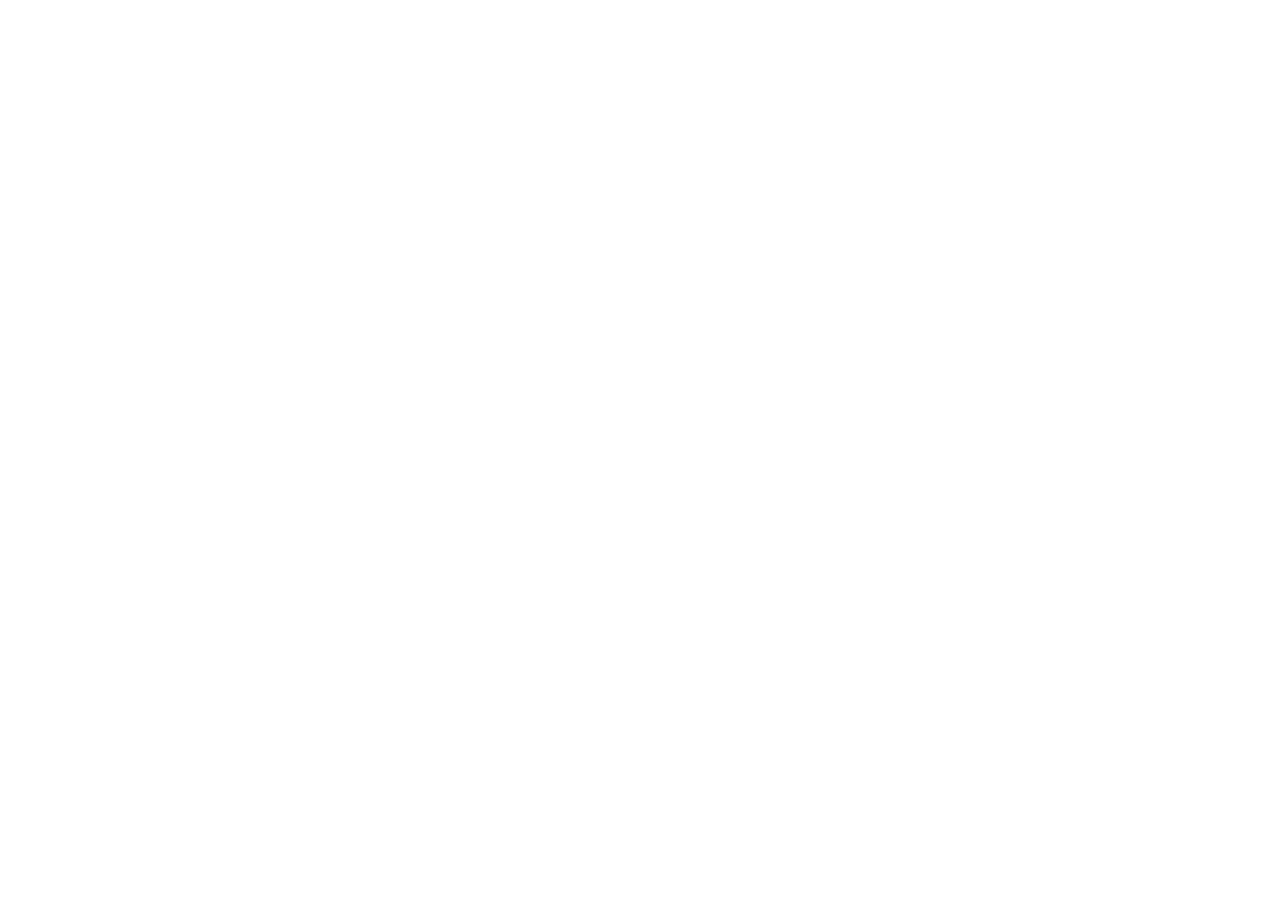
==== index.html @ 227d5ed8 "fix: redirect user site root to Quem Votar" ====
<!doctype html>
<html lang="pt-BR">
  <head>
    <meta charset="utf-8">
    <meta name="viewport" content="width=device-width, initial-scale=1">
    <title>Redirecionando para Quem Votar?</title>
    <link rel="canonical" href="https://joyceradis.github.io/Quem-Votar/">
    <meta name="robots" content="noindex,follow">
    <meta http-equiv="refresh" content="0; url=https://joyceradis.github.io/Quem-Votar/">
    <script>
      window.location.replace("https://joyceradis.github.io/Quem-Votar/");
    </script>
  </head>
  <body>
    <main>
      <p>
        Redirecionando para
        <a href="https://joyceradis.github.io/Quem-Votar/">Quem Votar?</a>
      </p>
    </main>
  </body>
</html>
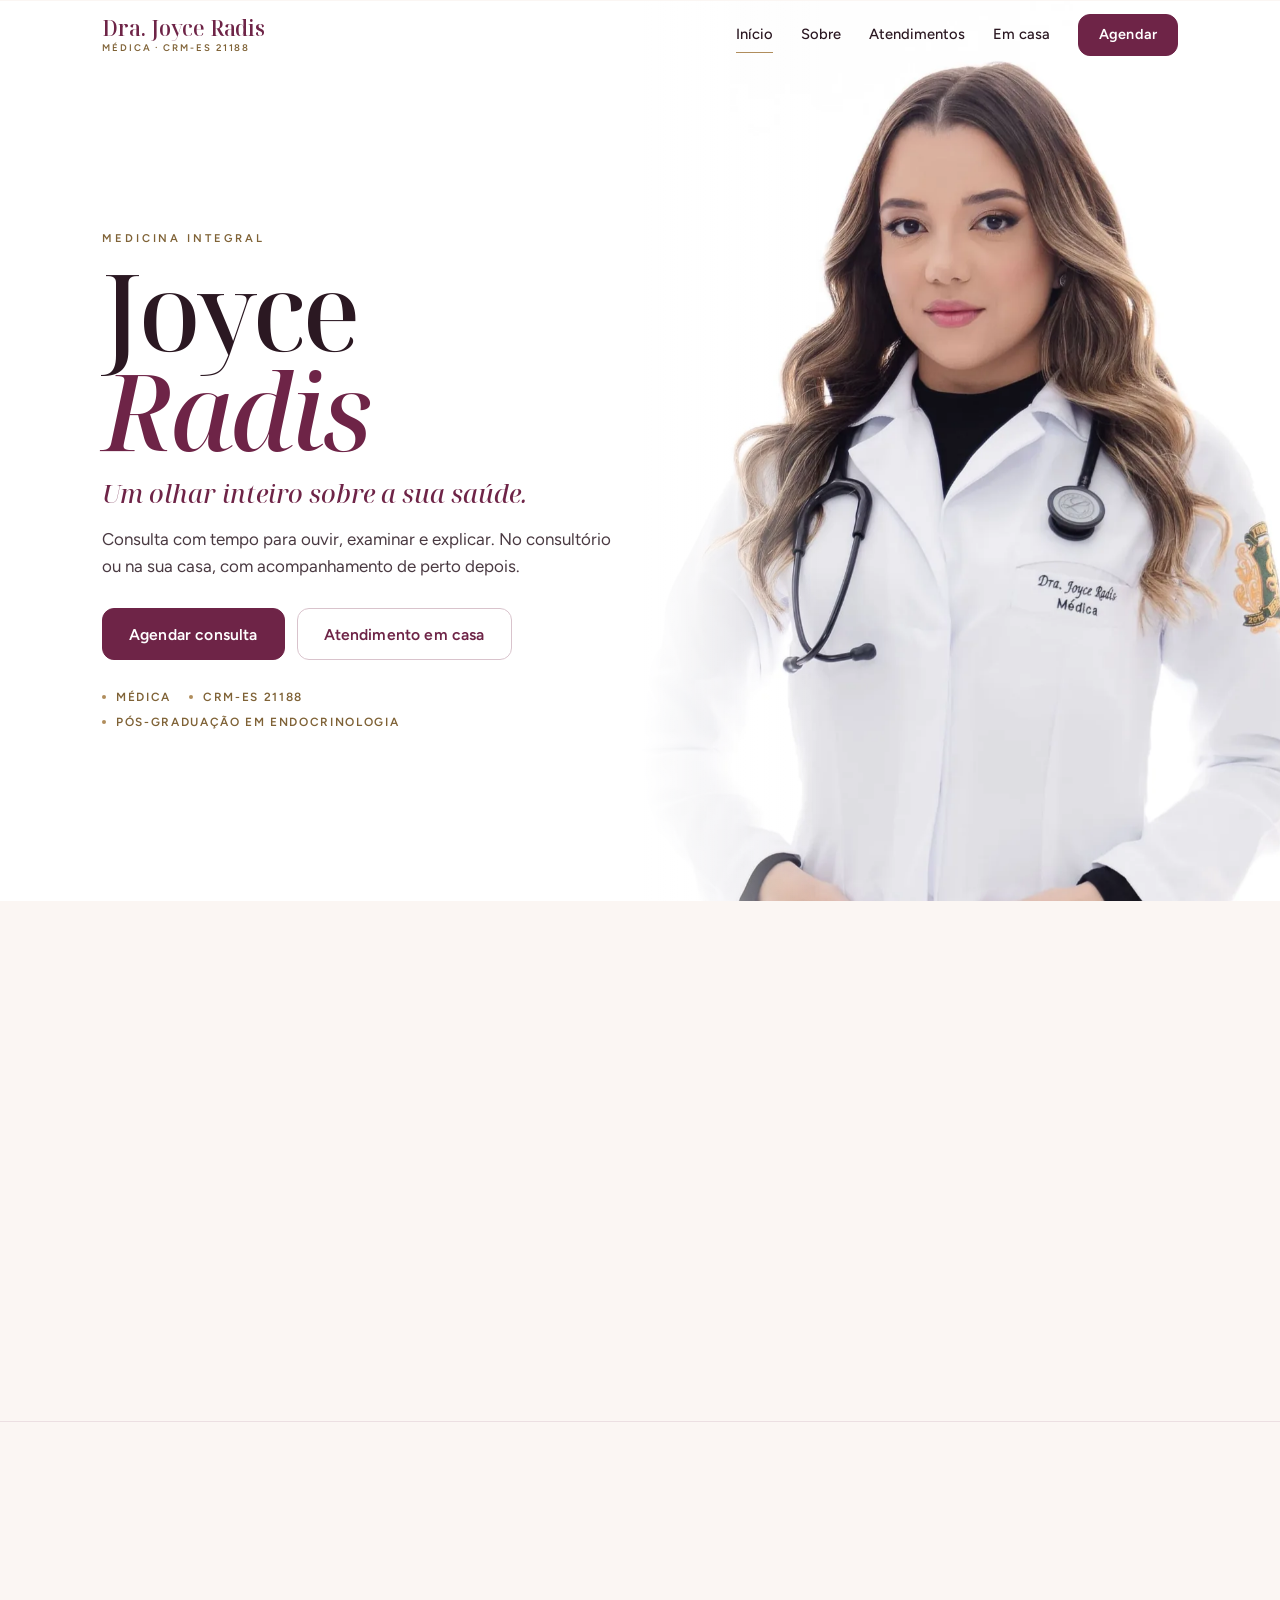
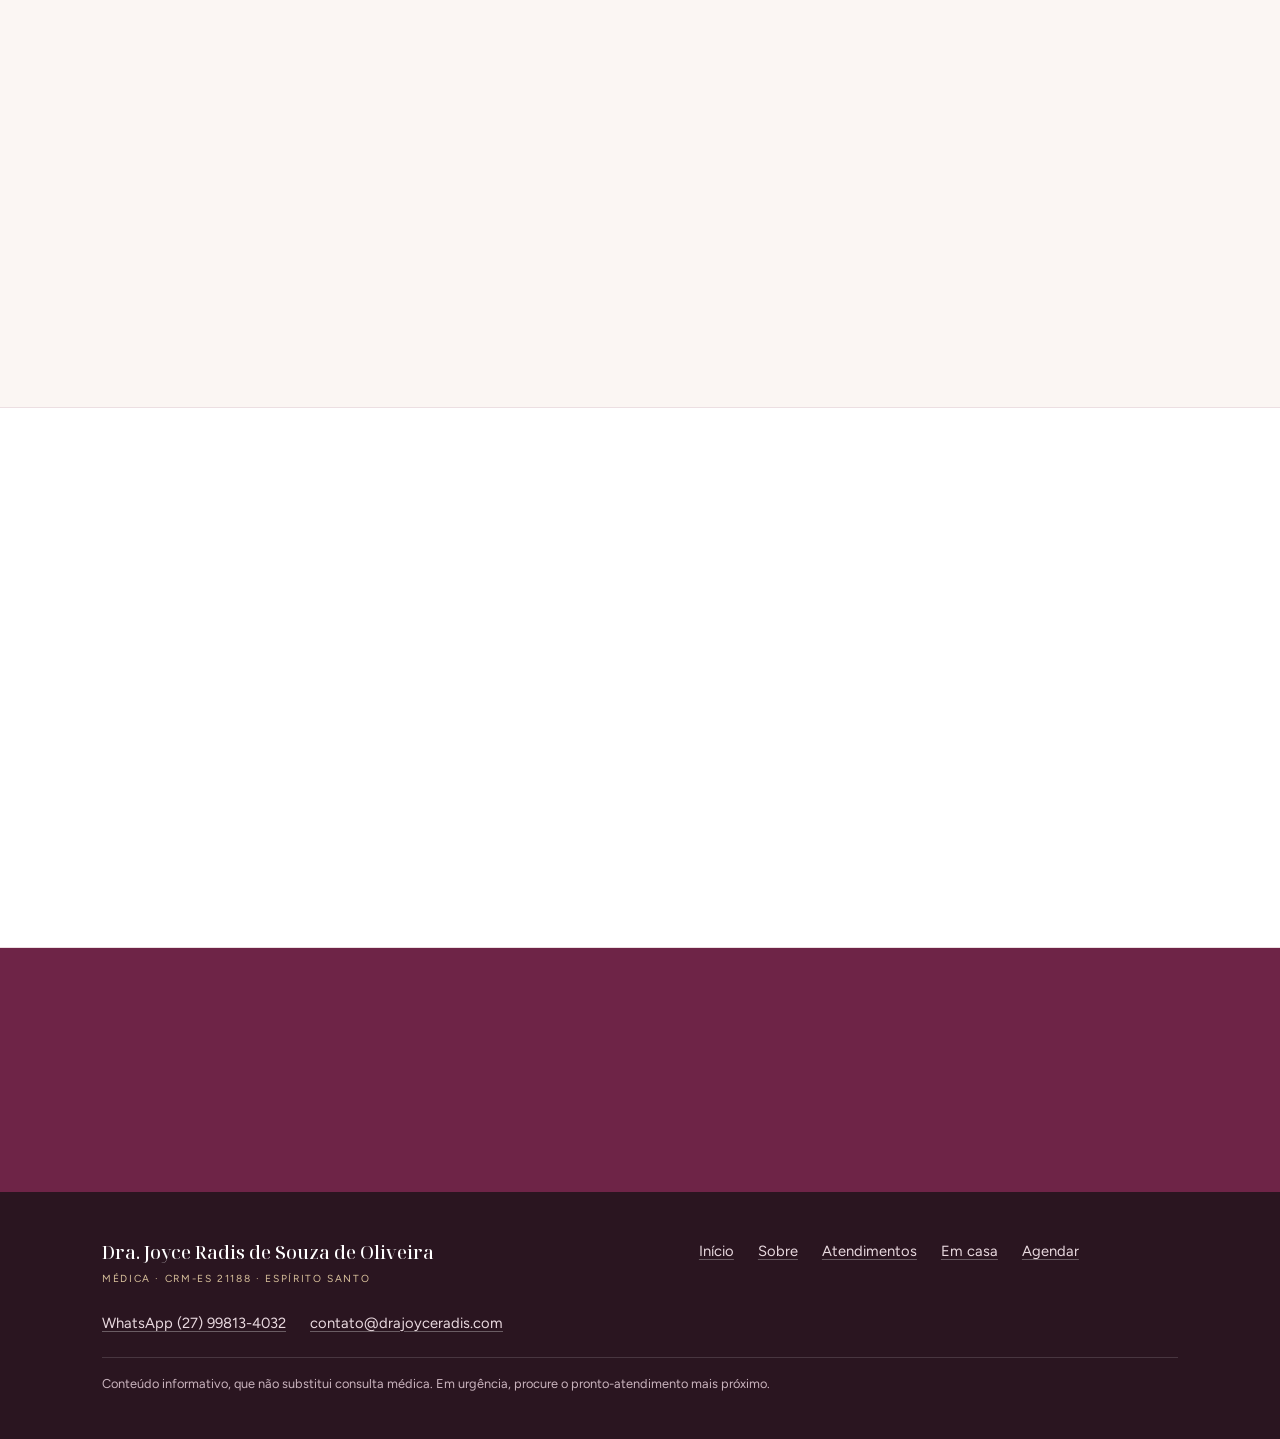
==== commit b9fd8bb4: "Site profissional: 5 páginas, foto em destaque e animações Início com foto grande em meia tela, mani" ====
--- a/index.html
+++ b/index.html
@@ -1,22 +1,80 @@
 <!doctype html>
 <html lang="pt-BR">
-  <head>
-    <meta charset="utf-8">
-    <meta name="viewport" content="width=device-width, initial-scale=1">
-    <title>Redirecionando para Quem Votar?</title>
-    <link rel="canonical" href="https://joyceradis.github.io/Quem-Votar/">
-    <meta name="robots" content="noindex,follow">
-    <meta http-equiv="refresh" content="0; url=https://joyceradis.github.io/Quem-Votar/">
-    <script>
-      window.location.replace("https://joyceradis.github.io/Quem-Votar/");
-    </script>
-  </head>
-  <body>
-    <main>
-      <p>
-        Redirecionando para
-        <a href="https://joyceradis.github.io/Quem-Votar/">Quem Votar?</a>
-      </p>
-    </main>
-  </body>
+<head>
+<meta charset="utf-8">
+<meta name="viewport" content="width=device-width,initial-scale=1,viewport-fit=cover">
+<meta name="theme-color" content="#fbf6f3">
+<meta http-equiv="Content-Security-Policy" content="default-src 'none'; script-src 'self'; style-src 'self'; font-src 'self'; connect-src 'self'; img-src 'self' data:; form-action 'none'; object-src 'none'; base-uri 'none'; frame-src 'none'">
+<title>Dra. Joyce Radis · Médica · Medicina integral</title>
+<meta name="description" content="Dra. Joyce Radis, médica (CRM-ES 21188). Consulta particular e atendimento em casa, com um olhar inteiro sobre a sua saúde.">
+<link rel="canonical" href="https://drajoyceradis.com/">
+<meta property="og:type" content="website">
+<meta property="og:locale" content="pt_BR">
+<meta property="og:title" content="Dra. Joyce Radis · Médica · Medicina integral">
+<meta property="og:description" content="Dra. Joyce Radis, médica (CRM-ES 21188). Consulta particular e atendimento em casa, com um olhar inteiro sobre a sua saúde.">
+<meta property="og:image" content="https://drajoyceradis.com/site/img/og-site.jpg">
+<link rel="icon" href="/site/favicon.svg" type="image/svg+xml">
+<link rel="preload" href="/outubro-rosa/fonts/noto-serif-display-normal.woff2" as="font" type="font/woff2" crossorigin>
+<link rel="stylesheet" href="/site/site.css?v=5">
+<script src="/site/legado.js?v=5"></script>
+<script defer src="/site/site.js?v=5"></script>
+<script defer src="/_vercel/insights/script.js"></script>
+</head>
+<body>
+<a class="campanha" id="campanha" href="/outubro-rosa/" hidden><span class="lacinho" aria-hidden="true"></span><span><b>Outubro Rosa</b> · Peça seus exames de mama e ginecológicos</span><span class="seta" aria-hidden="true">→</span></a>
+<header class="top" id="top">
+ <div class="wrap top-in">
+  <a class="marca" href="/" aria-label="Dra. Joyce Radis, início"><strong>Dra. Joyce Radis</strong><small>Médica · CRM-ES 21188</small></a>
+  <nav class="menu" id="menu" aria-label="Principal"><a href="/" aria-current="page">Início</a><a href="/sobre/">Sobre</a><a href="/atendimentos/">Atendimentos</a><a href="/domiciliar/">Em casa</a><a class="btn btn-sm" href="/agendar/">Agendar</a></nav>
+  <button class="burger" id="burger" type="button" aria-label="Abrir menu" aria-expanded="false" aria-controls="menu"><span></span><span></span></button>
+ </div>
+</header>
+<main>
+<section class="hero">
+ <div class="hero-foto" aria-hidden="true"><img src="/site/img/joyce-hero.webp" srcset="/site/img/joyce-hero-600.webp 600w, /site/img/joyce-hero.webp 1000w" sizes="(min-width: 900px) 50vw, 100vw" width="1000" height="1450" alt="" fetchpriority="high"></div>
+ <div class="hero-txt">
+  <p class="kicker anim" data-d="1">Medicina integral</p>
+  <h1 class="anim" data-d="2">Joyce <em>Radis</em></h1>
+  <p class="hero-frase anim" data-d="3">Um olhar inteiro sobre a sua saúde.</p>
+  <p class="lead anim" data-d="4">Consulta com tempo para ouvir, examinar e explicar. No consultório ou na sua casa, com acompanhamento de perto depois.</p>
+  <div class="ctas anim" data-d="5"><a class="btn" href="/agendar/">Agendar consulta</a><a class="btn btn-ghost" href="/domiciliar/">Atendimento em casa</a></div>
+  <p class="cred anim" data-d="6"><span>Médica</span><span>CRM-ES 21188</span><span>Pós-graduação em Endocrinologia</span></p>
+ </div>
+</section>
+
+<section class="manifesto"><div class="wrap">
+ <p class="reveal">Cada sintoma conta uma parte da história. <em>Eu cuido da história inteira:</em> rotina, exames, hormônios, coração e o que você sente.</p>
+</div></section>
+
+<section class="bloco"><div class="wrap">
+ <p class="kicker reveal">Atendimento</p>
+ <h2 class="reveal">Como posso cuidar de você</h2>
+ <div class="portas">
+  <a class="porta reveal" href="/atendimentos/"><span class="num">01</span><h3>Consulta clínica</h3><p>Avaliação completa, check-up e acompanhamento de pressão, diabetes, tireoide e colesterol.</p><span class="ir">Ver atendimentos</span></a>
+  <a class="porta reveal" href="/domiciliar/"><span class="num">02</span><h3>Atendimento em casa</h3><p>A consulta vai até você, com o mesmo cuidado do consultório e mais conforto para a família.</p><span class="ir">Como funciona</span></a>
+  <a class="porta reveal" href="/sobre/"><span class="num">03</span><h3>Quem vai te atender</h3><p>Formação, forma de trabalhar e o que esperar da primeira consulta.</p><span class="ir">Conhecer a Dra. Joyce</span></a>
+ </div>
+</div></section>
+
+<section class="bloco claro"><div class="wrap">
+ <p class="kicker reveal">Como funciona</p>
+ <h2 class="reveal">Do primeiro contato ao retorno</h2>
+ <ol class="passos">
+  <li class="reveal"><b>01</b><h3>Agende</h3><p>Escolha o melhor dia e horário pelo WhatsApp.</p></li>
+  <li class="reveal"><b>02</b><h3>Consulta</h3><p>No consultório ou em casa, com tempo para tudo.</p></li>
+  <li class="reveal"><b>03</b><h3>Plano claro</h3><p>Você sai sabendo o que fazer, quais exames e quando voltar.</p></li>
+  <li class="reveal"><b>04</b><h3>Acompanhamento</h3><p>Retorno e contato próximo para ajustar o cuidado.</p></li>
+ </ol>
+</div></section>
+<section class="fecho"><div class="wrap fecho-in reveal"><h2>Vamos cuidar da sua saúde por inteiro?</h2><a class="btn btn-claro" href="/agendar/">Agendar consulta</a></div></section>
+</main>
+<footer class="rodape">
+ <div class="wrap rodape-in">
+  <div class="rodape-marca"><strong>Dra. Joyce Radis de Souza de Oliveira</strong><small>Médica · CRM-ES 21188 · Espírito Santo</small></div>
+  <nav aria-label="Rodapé"><a href="/" aria-current="page">Início</a><a href="/sobre/">Sobre</a><a href="/atendimentos/">Atendimentos</a><a href="/domiciliar/">Em casa</a><a href="/agendar/">Agendar</a></nav>
+  <div class="rodape-contato"><a href="https://wa.me/5527998134032?text=Ol%C3%A1%2C%20Dra.%20Joyce!%20Gostaria%20de%20agendar%20uma%20consulta.">WhatsApp (27) 99813-4032</a><a href="mailto:contato@drajoyceradis.com">contato@drajoyceradis.com</a></div>
+  <p class="nota">Conteúdo informativo, que não substitui consulta médica. Em urgência, procure o pronto-atendimento mais próximo.</p>
+ </div>
+</footer>
+</body>
 </html>
--- a/site/site.css
+++ b/site/site.css
@@ -0,0 +1,194 @@
+/* Site da Dra. Joyce Radis · Noto Serif Display + Figtree · marfim, vinho e champanhe */
+@font-face{font-family:"Noto Serif Display";font-style:normal;font-weight:100 900;font-display:swap;src:url(/outubro-rosa/fonts/noto-serif-display-normal.woff2) format("woff2")}
+@font-face{font-family:"Noto Serif Display";font-style:italic;font-weight:100 900;font-display:swap;src:url(/outubro-rosa/fonts/noto-serif-display-italic.woff2) format("woff2")}
+@font-face{font-family:"Figtree";font-style:normal;font-weight:300 700;font-display:swap;src:url(/outubro-rosa/fonts/figtree-normal.woff2) format("woff2")}
+@view-transition{navigation:auto}
+
+:root{
+  --bg:#fbf6f3; --paper:#fff; --ink:#2b1822; --text:#4a3a42; --muted:#7a6870;
+  --line:#ecdfe2; --wine:#6e2447; --wine-deep:#561a37; --gold:#b08d5c; --gold-ink:#7f6236;
+  --rose:#b03e70; --rose-soft:#fbe9f0;
+  --serif:"Noto Serif Display",Georgia,"Times New Roman",serif;
+  --sans:"Figtree",system-ui,-apple-system,"Segoe UI",Roboto,sans-serif;
+  --ease:cubic-bezier(.22,.8,.24,1);
+}
+*,*::before,*::after{box-sizing:border-box}
+html{background:var(--bg);-webkit-text-size-adjust:100%;scroll-behavior:smooth}
+body{margin:0;color:var(--text);font:400 1rem/1.6 var(--sans);-webkit-font-smoothing:antialiased;text-rendering:optimizeLegibility;overflow-x:clip}
+h1,h2,h3,p,ol,ul,figure{margin:0}
+ol,ul{padding:0;list-style:none}
+img{display:block;max-width:100%;height:auto}
+a{color:inherit}
+em{font-style:italic;color:var(--wine)}
+[hidden]{display:none!important}
+:focus-visible{outline:2px solid var(--wine);outline-offset:3px;border-radius:6px}
+.wrap{max-width:1120px;margin:0 auto;padding:0 22px}
+.kicker{font-size:.7rem;font-weight:600;letter-spacing:.26em;text-transform:uppercase;color:var(--gold-ink)}
+
+/* Entrada e revelação */
+.anim{animation:sobe .9s var(--ease) both;animation-delay:calc(var(--d,0) * 90ms + 120ms)}
+[data-d="1"]{--d:1}[data-d="2"]{--d:2}[data-d="3"]{--d:3}[data-d="4"]{--d:4}[data-d="5"]{--d:5}[data-d="6"]{--d:6}
+@keyframes sobe{from{opacity:0;transform:translateY(18px)}to{opacity:1;transform:none}}
+.reveal{opacity:0;transform:translateY(26px);transition:opacity .9s var(--ease),transform .9s var(--ease);transition-delay:calc(var(--i,0) * 90ms)}
+.reveal.in{opacity:1;transform:none}
+
+/* Faixa da campanha */
+.campanha{position:relative;z-index:31;display:flex;align-items:center;justify-content:center;gap:10px;padding:9px 16px;background:var(--rose-soft);border-bottom:1px solid #f2d3df;font-size:.84rem;color:#5d2440;text-decoration:none;text-align:center;line-height:1.35}
+.campanha b{font-weight:600;color:var(--rose)}
+.campanha .seta{transition:transform .25s var(--ease)}
+.campanha:hover .seta{transform:translateX(4px)}
+.lacinho{flex:none;width:10px;height:16px;background:var(--rose);clip-path:polygon(50% 0,100% 30%,70% 100%,50% 70%,30% 100%,0 30%)}
+
+/* Cabeçalho */
+.top{position:sticky;top:0;z-index:30;transition:background .35s,box-shadow .35s,border-color .35s;border-bottom:1px solid transparent}
+.top.solido{background:rgba(251,246,243,.86);-webkit-backdrop-filter:saturate(180%) blur(20px);backdrop-filter:saturate(180%) blur(20px);border-bottom-color:rgba(110,36,71,.1)}
+.top-in{display:flex;align-items:center;justify-content:space-between;gap:16px;min-height:70px}
+.marca{position:relative;z-index:32;display:grid;line-height:1.15;text-decoration:none;color:var(--wine)}
+.marca strong{font:560 1.3rem/1.1 var(--serif);letter-spacing:-.01em}
+.marca small{margin-top:3px;font-size:.6rem;font-weight:600;letter-spacing:.2em;text-transform:uppercase;color:var(--gold-ink)}
+.menu{display:flex;align-items:center;gap:28px}
+.menu a:not(.btn){position:relative;font-size:.92rem;font-weight:500;text-decoration:none;color:var(--ink)}
+.menu a:not(.btn)::after{content:"";position:absolute;left:0;right:0;bottom:-6px;height:1px;background:var(--gold);transform:scaleX(0);transform-origin:left;transition:transform .35s var(--ease)}
+.menu a:not(.btn):hover::after,.menu a[aria-current]::after{transform:scaleX(1)}
+.burger{display:none}
+
+/* Botões */
+.btn{display:inline-flex;align-items:center;justify-content:center;min-height:52px;padding:0 26px;border:1px solid var(--wine);border-radius:12px;background:var(--wine);font-size:.98rem;font-weight:600;letter-spacing:.01em;color:#fff;text-decoration:none;transition:background .25s,transform .25s var(--ease),box-shadow .25s}
+.btn:hover{background:var(--wine-deep);transform:translateY(-1px);box-shadow:0 14px 26px -18px rgba(86,26,55,.8)}
+.btn:active{transform:scale(.985)}
+.btn-sm{min-height:42px;padding:0 20px;font-size:.9rem}
+.btn-ghost{background:transparent;color:var(--wine);border-color:#d9c3cc}
+.btn-ghost:hover{background:#f6ecef;box-shadow:none}
+.btn-claro{background:#fff;border-color:#fff;color:var(--wine)}
+.btn-claro:hover{background:#f6ecef}
+
+/* Abertura: foto grande */
+.hero{position:relative;display:grid;margin-top:-70px;background:#fff;overflow:hidden}
+.hero-foto{position:relative;height:min(118vw,620px);overflow:hidden;background:#fff}
+.hero-foto img{width:100%;height:112%;object-fit:cover;object-position:50% 8%;will-change:transform;animation:aproxima 1.8s var(--ease) both}
+@keyframes aproxima{from{transform:scale(1.08);opacity:0}to{transform:scale(1.02);opacity:1}}
+.hero-foto::after{content:"";position:absolute;inset:auto 0 0;height:55%;background:linear-gradient(180deg,rgba(255,255,255,0),#fff 92%)}
+.hero-txt{position:relative;padding:0 22px 56px;margin-top:-120px}
+.hero h1{margin-top:12px;font:520 clamp(3.2rem,15vw,6.6rem)/.95 var(--serif);letter-spacing:-.03em;color:var(--ink)}
+.hero h1 em{display:block}
+.hero-frase{margin-top:16px;font:italic 460 clamp(1.25rem,4.6vw,1.6rem)/1.3 var(--serif);color:var(--wine)}
+.lead{max-width:32rem;margin-top:16px;font-size:1.06rem;color:var(--text)}
+.ctas{display:flex;flex-wrap:wrap;gap:12px;margin-top:28px}
+.cred{display:flex;flex-wrap:wrap;gap:6px 18px;margin-top:28px;font-size:.74rem;font-weight:600;letter-spacing:.14em;text-transform:uppercase;color:var(--gold-ink)}
+.cred span::before{content:"";display:inline-block;width:4px;height:4px;margin:0 10px 2px 0;border-radius:50%;background:var(--gold);vertical-align:middle}
+
+/* Manifesto */
+.manifesto{padding:84px 0;background:var(--bg);border-bottom:1px solid var(--line)}
+.manifesto p{max-width:24ch;margin:0 auto;font:460 clamp(1.7rem,5.4vw,2.8rem)/1.25 var(--serif);letter-spacing:-.015em;color:var(--ink);text-align:center}
+
+/* Blocos */
+.bloco{padding:84px 0;border-bottom:1px solid var(--line)}
+.bloco.claro{background:#fff}
+.bloco h2{margin-top:12px;font:520 clamp(1.9rem,6vw,2.8rem)/1.1 var(--serif);letter-spacing:-.018em;color:var(--ink)}
+.portas,.servs,.opcoes{display:grid;gap:16px;margin-top:40px}
+.porta,.serv,.opcao{position:relative;display:grid;gap:8px;align-content:start;padding:30px 26px 28px;border:1px solid var(--line);border-radius:20px;background:#fff;text-decoration:none;overflow:hidden;transition:transform .45s var(--ease),box-shadow .45s var(--ease),border-color .3s}
+.porta::before,.opcao::before{content:"";position:absolute;left:26px;right:26px;top:0;height:2px;background:var(--gold);transform:scaleX(0);transform-origin:left;transition:transform .6s var(--ease)}
+.porta:hover,.opcao:hover{transform:translateY(-4px);box-shadow:0 30px 60px -40px rgba(74,32,55,.45);border-color:#e3cfd6}
+.porta:hover::before,.opcao:hover::before{transform:scaleX(1)}
+.num{font:italic 500 1rem/1 var(--serif);color:var(--gold)}
+.porta h3,.serv h3,.opcao h3{margin-top:8px;font:560 1.4rem/1.2 var(--serif);color:var(--ink)}
+.porta p,.serv p,.opcao p{color:var(--muted)}
+.ir{margin-top:12px;font-size:.88rem;font-weight:600;color:var(--wine)}
+.ir::after{content:" →";display:inline-block;transition:transform .3s var(--ease)}
+.porta:hover .ir::after,.opcao:hover .ir::after{transform:translateX(4px)}
+.serv ul{display:grid;gap:6px;margin-top:10px;padding-top:14px;border-top:1px solid var(--line)}
+.serv li{position:relative;padding-left:18px;font-size:.94rem}
+.serv li::before{content:"";position:absolute;left:0;top:.7em;width:8px;height:1px;background:var(--gold)}
+
+.passos{display:grid;gap:14px;margin-top:40px;counter-reset:p}
+.passos li{padding:26px 24px;border:1px solid var(--line);border-radius:18px;background:var(--bg)}
+.bloco:not(.claro) .passos li{background:#fff}
+.passos b{font:italic 500 1rem/1 var(--serif);color:var(--gold)}
+.passos h3{margin-top:12px;font:560 1.3rem/1.2 var(--serif);color:var(--ink)}
+.passos p{margin-top:6px;color:var(--muted)}
+
+/* Páginas internas */
+.sub-hero{padding:56px 0 64px;background:#fff;border-bottom:1px solid var(--line)}
+.sub-hero h1{margin-top:14px;max-width:16ch;font:520 clamp(2.5rem,10vw,4.6rem)/1.02 var(--serif);letter-spacing:-.025em;color:var(--ink)}
+.sub-in{display:grid;gap:36px}
+.sub-foto{overflow:hidden;border-radius:24px;background:#fff;box-shadow:0 40px 80px -60px rgba(74,32,55,.55)}
+.sub-hero.vinho{background:var(--wine);color:#f6e7ee;border-bottom:0}
+.sub-hero.vinho h1{color:#fff}
+.sub-hero.vinho em{color:#f1d3df}
+.sub-hero.vinho .kicker{color:#e3c595}
+.sub-hero.vinho .lead{color:#f1dfe7}
+.duas{display:grid;gap:24px}
+.texto{display:grid;gap:16px;max-width:40rem;font-size:1.05rem}
+.linha{position:relative;display:grid;gap:28px;margin-top:40px;padding-left:28px}
+.linha::before{content:"";position:absolute;left:5px;top:6px;bottom:6px;width:1px;background:var(--line)}
+.linha li{position:relative}
+.linha li::before{content:"";position:absolute;left:-28px;top:7px;width:11px;height:11px;border-radius:50%;background:#fff;border:2px solid var(--gold)}
+.linha b{font:560 1.25rem/1.2 var(--serif);color:var(--ink)}
+.linha p{margin-top:4px;color:var(--muted)}
+.valores{display:grid;gap:28px;margin-top:36px}
+.valores h3{font:560 1.4rem/1.2 var(--serif);color:var(--ink)}
+.valores p{margin-top:6px;color:var(--muted)}
+.checks{display:grid;gap:14px;font-size:1.05rem}
+.checks li{position:relative;padding:0 0 14px 34px;border-bottom:1px solid var(--line)}
+.checks li::before{content:"";position:absolute;left:0;top:4px;width:20px;height:20px;border-radius:50%;background:var(--rose-soft) center/12px no-repeat url("data:image/svg+xml,%3Csvg xmlns='http://www.w3.org/2000/svg' viewBox='0 0 16 16'%3E%3Cpath d='M3 8.5l3.2 3.2L13 4.8' fill='none' stroke='%236e2447' stroke-width='2.2' stroke-linecap='round' stroke-linejoin='round'/%3E%3C/svg%3E")}
+.faq{margin-top:56px;max-width:44rem}
+.faq details{border-bottom:1px solid var(--line)}
+.faq details:first-of-type{margin-top:16px;border-top:1px solid var(--line)}
+.faq summary{display:flex;justify-content:space-between;gap:16px;padding:20px 0;font:560 1.15rem/1.3 var(--serif);color:var(--ink);cursor:pointer;list-style:none}
+.faq summary::-webkit-details-marker{display:none}
+.faq summary::after{content:"+";font:300 1.6rem/1 var(--sans);color:var(--gold);transition:transform .35s var(--ease)}
+.faq details[open] summary::after{transform:rotate(45deg)}
+.faq details p{padding:0 0 20px;color:var(--muted);animation:sobe .45s var(--ease) both}
+
+/* Fechamento e rodapé */
+.fecho{background:var(--wine);color:#fff}
+.fecho-in{display:grid;gap:24px;justify-items:start;padding-top:72px;padding-bottom:72px}
+.fecho h2{max-width:22ch;font:520 clamp(1.9rem,6vw,2.8rem)/1.12 var(--serif);letter-spacing:-.018em}
+.rodape{background:#2a1520;color:#e9d9df}
+.rodape-in{display:grid;gap:22px;padding-top:48px;padding-bottom:calc(44px + env(safe-area-inset-bottom))}
+.rodape-marca strong{display:block;font:500 1.15rem/1.3 var(--serif);color:#fff}
+.rodape-marca small{font-size:.64rem;letter-spacing:.16em;text-transform:uppercase;color:#d8c09b}
+.rodape nav,.rodape-contato{display:flex;flex-wrap:wrap;gap:8px 24px}
+.rodape a{font-size:.92rem;text-underline-offset:3px;text-decoration-color:rgba(255,255,255,.3)}
+.nota{padding-top:16px;border-top:1px solid rgba(255,255,255,.14);font-size:.8rem;color:#c9b3bd}
+
+/* Celular: menu em tela cheia */
+@media (max-width:899px){
+  .burger{position:relative;z-index:32;display:grid;place-items:center;align-content:center;gap:6px;width:44px;height:44px;padding:0;border:0;background:none;cursor:pointer}
+  .burger span{display:block;width:24px;height:1.5px;background:var(--ink);transition:transform .4s var(--ease)}
+  .menu-aberto .burger span:first-child{transform:translateY(3.75px) rotate(45deg)}
+  .menu-aberto .burger span:last-child{transform:translateY(-3.75px) rotate(-45deg)}
+  .menu{position:fixed;inset:0;z-index:31;flex-direction:column;justify-content:center;gap:22px;padding:24px;background:var(--bg);opacity:0;visibility:hidden;transition:opacity .4s var(--ease),visibility .4s}
+  .menu a:not(.btn){font:520 2rem/1.1 var(--serif);opacity:0;transform:translateY(14px);transition:opacity .5s var(--ease),transform .5s var(--ease)}
+  .menu .btn{margin-top:12px;min-height:52px;padding:0 32px;font-size:1rem}
+  .menu-aberto{overflow:hidden}
+  .menu-aberto .menu{opacity:1;visibility:visible}
+  .menu-aberto .menu a:not(.btn){opacity:1;transform:none}
+  .menu-aberto .menu a:nth-child(2){transition-delay:.06s}.menu-aberto .menu a:nth-child(3){transition-delay:.12s}.menu-aberto .menu a:nth-child(4){transition-delay:.18s}
+}
+
+/* Telas grandes: foto ocupa metade da tela */
+@media (min-width:900px){
+  .hero{grid-template-columns:1fr 1fr;min-height:min(100vh,900px)}
+  .hero-foto{order:2;height:auto}
+  .hero-foto img{position:absolute;inset:0;height:100%;object-position:50% 10%}
+  .hero-foto::after{inset:0 auto 0 0;width:28%;height:auto;background:linear-gradient(90deg,#fff,rgba(255,255,255,0))}
+  .hero-txt{align-self:center;margin:0;padding:140px 24px 80px max(22px,calc((100vw - 1120px)/2 + 22px))}
+  .manifesto{padding:120px 0}
+  .bloco{padding:110px 0}
+  .portas,.opcoes{grid-template-columns:repeat(3,1fr)}
+  .opcoes{grid-template-columns:repeat(2,1fr)}
+  .servs{grid-template-columns:repeat(2,1fr)}
+  .passos{grid-template-columns:repeat(4,1fr)}
+  .duas{grid-template-columns:1fr 1.4fr;gap:56px}
+  .valores{grid-template-columns:repeat(3,1fr)}
+  .sub-in{grid-template-columns:1.2fr .8fr;align-items:center;gap:64px}
+  .sub-hero{padding:88px 0 96px}
+  .fecho-in{grid-template-columns:1fr auto;align-items:center}
+  .rodape-in{grid-template-columns:1.2fr 1fr;align-items:start}
+  .nota{grid-column:1/-1}
+}
+@media (prefers-reduced-motion:reduce){
+  *,*::before,*::after{animation:none!important;transition:none!important;scroll-behavior:auto!important}
+  .reveal{opacity:1;transform:none}
+}
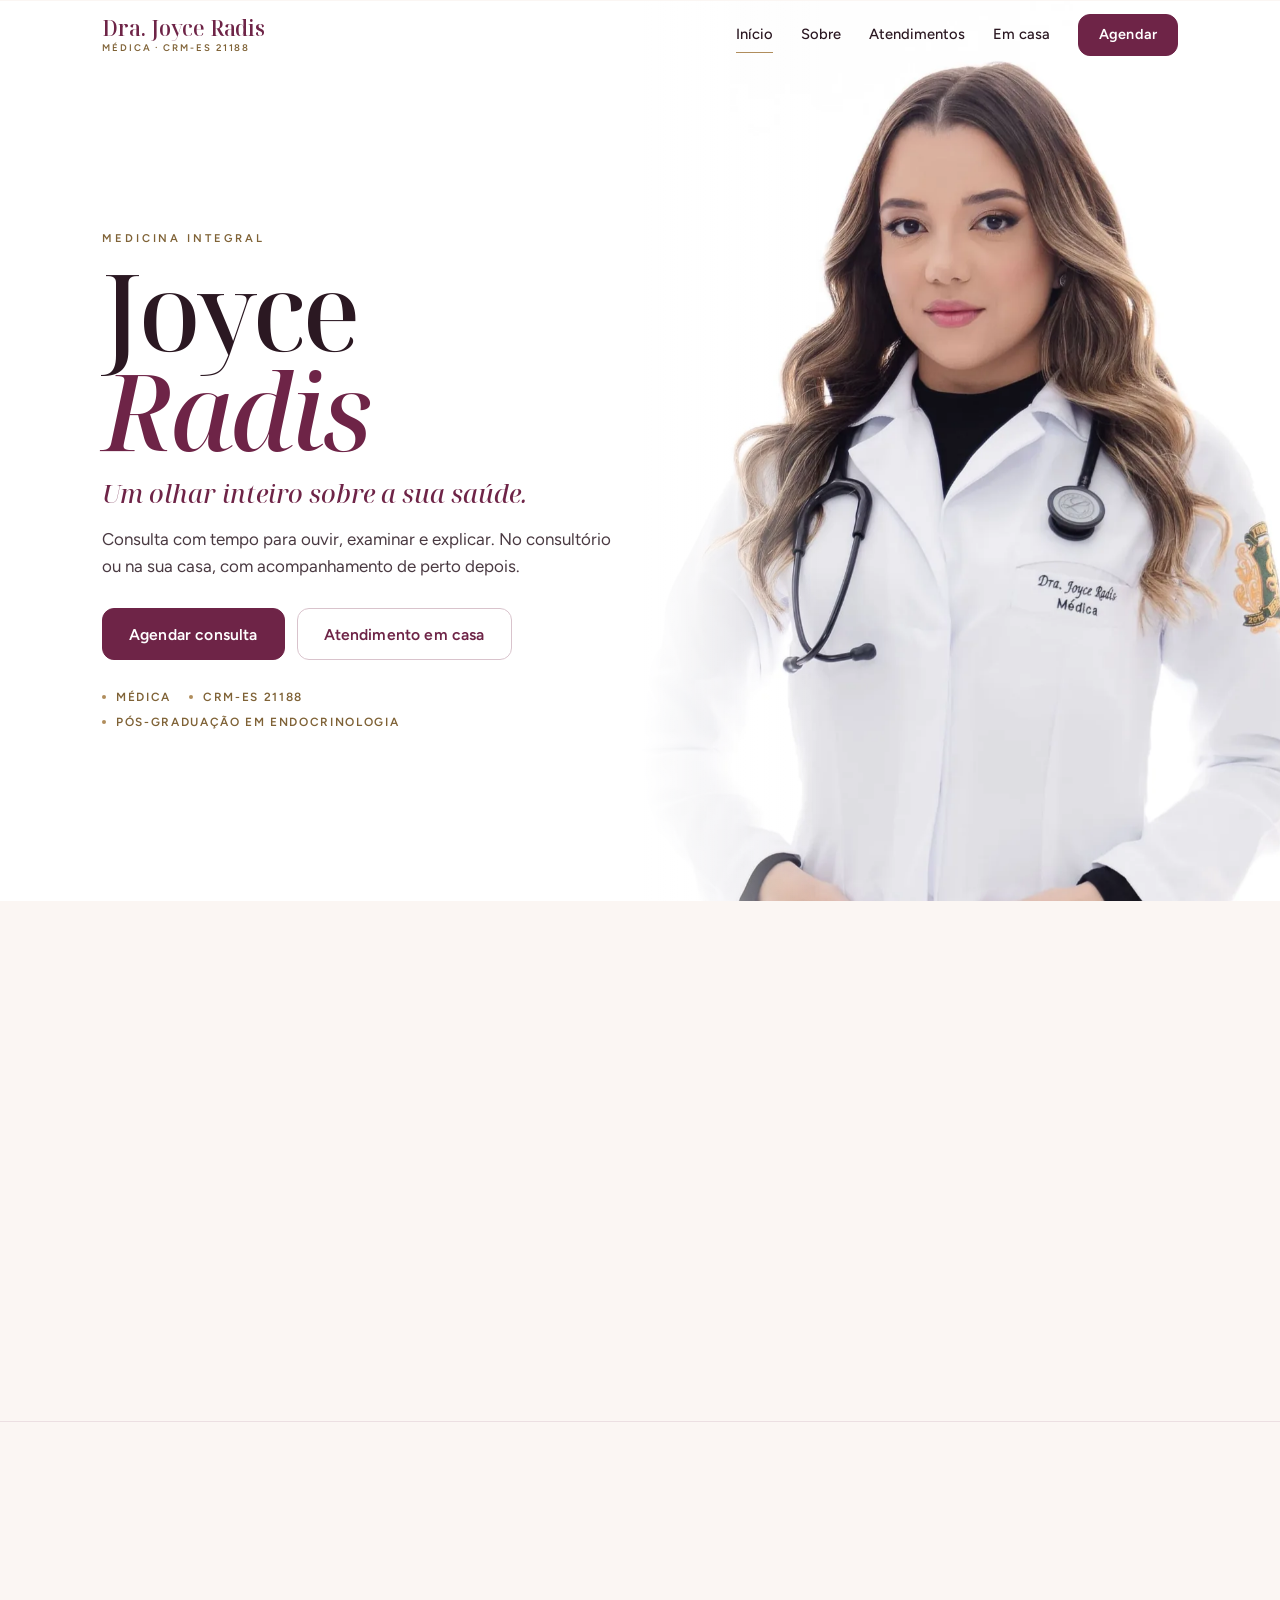
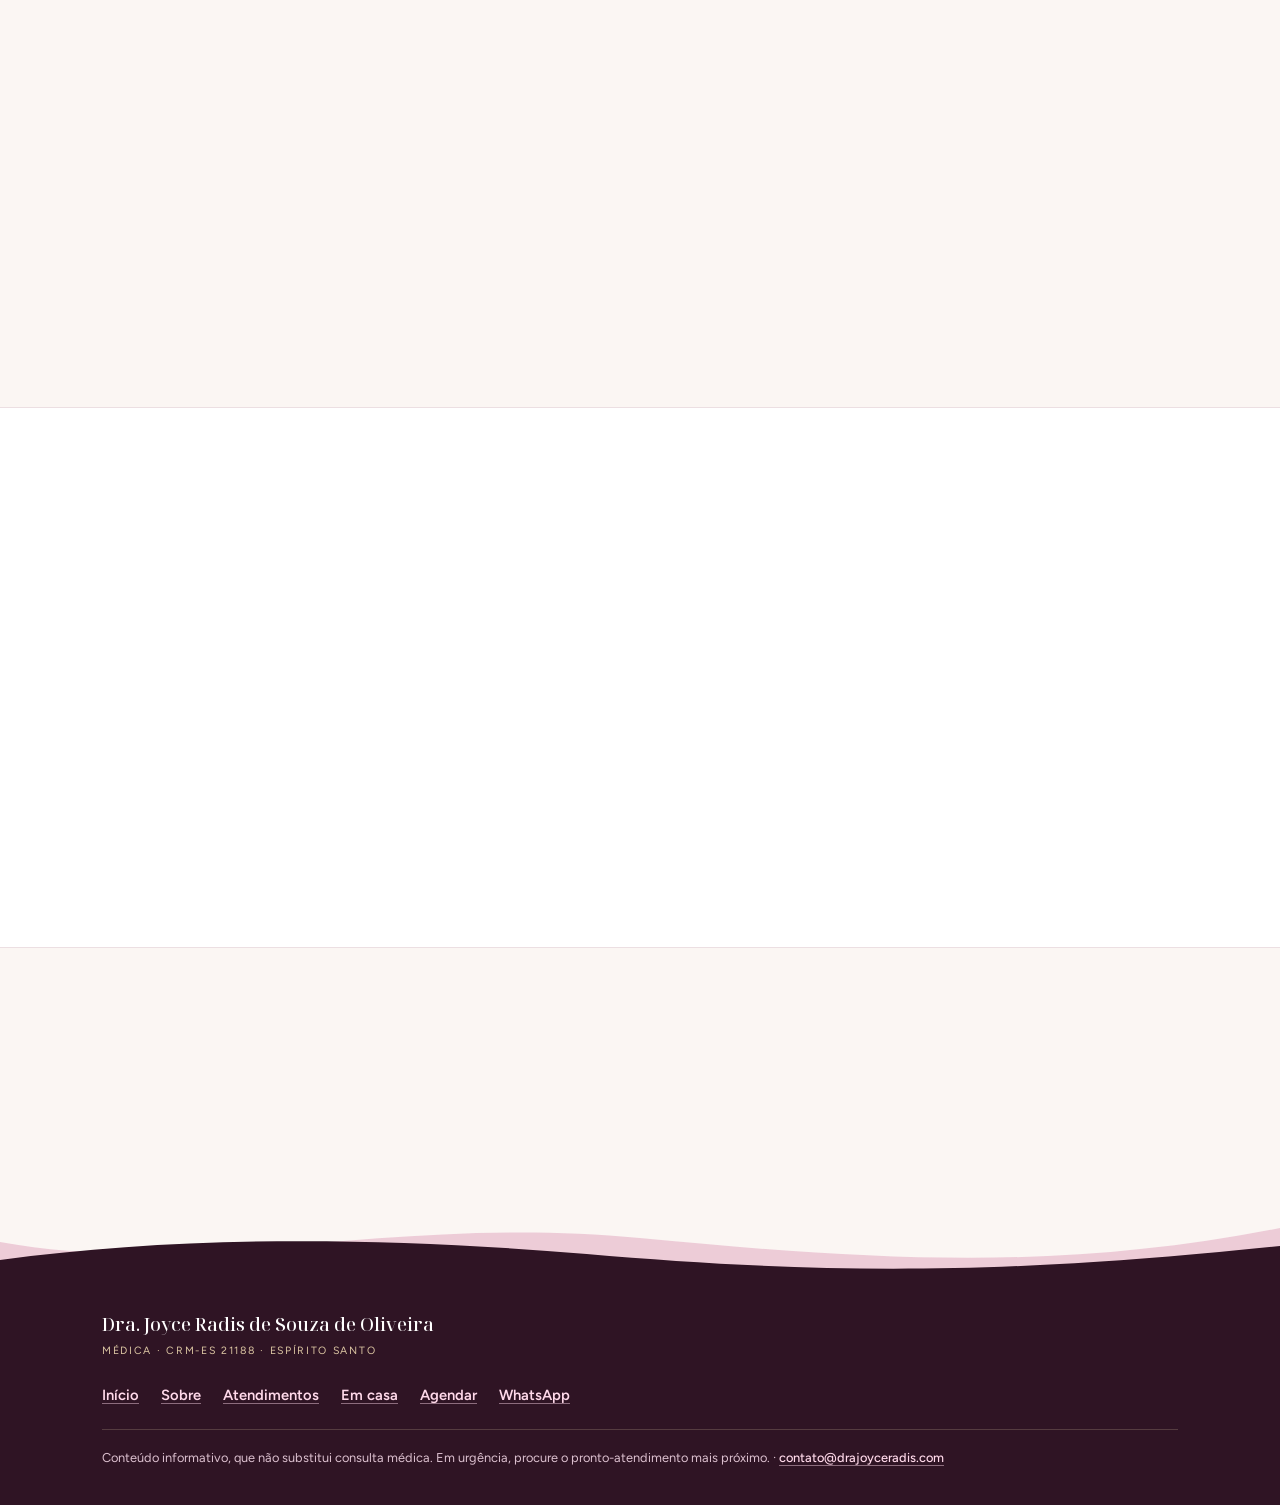
==== commit 913b0fa5: "Site: agenda no Calendly e rodapé com curvas do Outubro Rosa Consulta no consultório agenda direto e" ====
--- a/index.html
+++ b/index.html
@@ -15,9 +15,9 @@
 <meta property="og:image" content="https://drajoyceradis.com/site/img/og-site.jpg">
 <link rel="icon" href="/site/favicon.svg" type="image/svg+xml">
 <link rel="preload" href="/outubro-rosa/fonts/noto-serif-display-normal.woff2" as="font" type="font/woff2" crossorigin>
-<link rel="stylesheet" href="/site/site.css?v=5">
-<script src="/site/legado.js?v=5"></script>
-<script defer src="/site/site.js?v=5"></script>
+<link rel="stylesheet" href="/site/site.css?v=6">
+<script src="/site/legado.js?v=6"></script>
+<script defer src="/site/site.js?v=6"></script>
 <script defer src="/_vercel/insights/script.js"></script>
 </head>
 <body>
@@ -69,11 +69,10 @@
 <section class="fecho"><div class="wrap fecho-in reveal"><h2>Vamos cuidar da sua saúde por inteiro?</h2><a class="btn btn-claro" href="/agendar/">Agendar consulta</a></div></section>
 </main>
 <footer class="rodape">
- <div class="wrap rodape-in">
+ <div class="rodape-in">
   <div class="rodape-marca"><strong>Dra. Joyce Radis de Souza de Oliveira</strong><small>Médica · CRM-ES 21188 · Espírito Santo</small></div>
-  <nav aria-label="Rodapé"><a href="/" aria-current="page">Início</a><a href="/sobre/">Sobre</a><a href="/atendimentos/">Atendimentos</a><a href="/domiciliar/">Em casa</a><a href="/agendar/">Agendar</a></nav>
-  <div class="rodape-contato"><a href="https://wa.me/5527998134032?text=Ol%C3%A1%2C%20Dra.%20Joyce!%20Gostaria%20de%20agendar%20uma%20consulta.">WhatsApp (27) 99813-4032</a><a href="mailto:contato@drajoyceradis.com">contato@drajoyceradis.com</a></div>
-  <p class="nota">Conteúdo informativo, que não substitui consulta médica. Em urgência, procure o pronto-atendimento mais próximo.</p>
+  <nav class="rodape-links" aria-label="Rodapé"><a href="/" aria-current="page">Início</a><a href="/sobre/">Sobre</a><a href="/atendimentos/">Atendimentos</a><a href="/domiciliar/">Em casa</a><a href="/agendar/">Agendar</a><a href="https://wa.me/5527998134032?text=Ol%C3%A1%2C%20Dra.%20Joyce!%20Gostaria%20de%20agendar%20uma%20consulta.">WhatsApp</a></nav>
+  <p class="nota">Conteúdo informativo, que não substitui consulta médica. Em urgência, procure o pronto-atendimento mais próximo. · <a href="mailto:contato@drajoyceradis.com">contato@drajoyceradis.com</a></p>
  </div>
 </footer>
 </body>
--- a/site/site.css
+++ b/site/site.css
@@ -141,16 +141,24 @@
 .faq details p{padding:0 0 20px;color:var(--muted);animation:sobe .45s var(--ease) both}
 
 /* Fechamento e rodapé */
-.fecho{background:var(--wine);color:#fff}
-.fecho-in{display:grid;gap:24px;justify-items:start;padding-top:72px;padding-bottom:72px}
-.fecho h2{max-width:22ch;font:520 clamp(1.9rem,6vw,2.8rem)/1.12 var(--serif);letter-spacing:-.018em}
-.rodape{background:#2a1520;color:#e9d9df}
-.rodape-in{display:grid;gap:22px;padding-top:48px;padding-bottom:calc(44px + env(safe-area-inset-bottom))}
+.fecho{background:var(--bg)}
+.fecho-in{display:grid;gap:24px;justify-items:start;padding-top:80px;padding-bottom:150px}
+.fecho h2{max-width:22ch;font:520 clamp(1.9rem,6vw,2.8rem)/1.12 var(--serif);letter-spacing:-.018em;color:var(--ink)}
+.fecho .btn-claro{background:var(--wine);border-color:var(--wine);color:#fff}
+.fecho .btn-claro:hover{background:var(--wine-deep)}
+
+/* Rodapé com curvas, no mesmo modelo da ficha do Outubro Rosa */
+.rodape{position:relative;background:#2f1424;color:#f3e3eb}
+.rodape::before,.rodape::after{content:"";position:absolute;left:0;right:0;pointer-events:none;background-repeat:no-repeat;background-size:100% 100%}
+.rodape::before{top:-70px;height:72px;background-image:url("data:image/svg+xml,%3Csvg xmlns='http://www.w3.org/2000/svg' viewBox='0 0 1440 72' preserveAspectRatio='none'%3E%3Cpath d='M0 72V34C220 70 440 6 720 30S1200 62 1440 20V72Z' fill='%23e2a9c2' fill-opacity='.55'/%3E%3C/svg%3E")}
+.rodape::after{top:-44px;height:46px;background-image:url("data:image/svg+xml,%3Csvg xmlns='http://www.w3.org/2000/svg' viewBox='0 0 1440 46' preserveAspectRatio='none'%3E%3Cpath d='M0 46V26C200 2 420 2 660 20S1100 44 1440 12V46Z' fill='%232f1424'/%3E%3C/svg%3E")}
+.rodape-in{position:relative;z-index:1;display:grid;gap:22px;max-width:1120px;margin:0 auto;padding:34px 22px calc(36px + env(safe-area-inset-bottom))}
 .rodape-marca strong{display:block;font:500 1.15rem/1.3 var(--serif);color:#fff}
-.rodape-marca small{font-size:.64rem;letter-spacing:.16em;text-transform:uppercase;color:#d8c09b}
-.rodape nav,.rodape-contato{display:flex;flex-wrap:wrap;gap:8px 24px}
-.rodape a{font-size:.92rem;text-underline-offset:3px;text-decoration-color:rgba(255,255,255,.3)}
-.nota{padding-top:16px;border-top:1px solid rgba(255,255,255,.14);font-size:.8rem;color:#c9b3bd}
+.rodape-marca small{font-size:.66rem;letter-spacing:.16em;text-transform:uppercase;color:#dcc6a3}
+.rodape-links{display:flex;flex-wrap:wrap;gap:10px 22px}
+.rodape a{font-size:.92rem;font-weight:600;color:#ffd9ea;text-underline-offset:3px;text-decoration-color:rgba(255,217,234,.45)}
+.nota{padding-top:18px;border-top:1px solid rgba(220,198,163,.22);font-size:.8rem;line-height:1.6;color:#dcc0cf}
+.nota a{font-size:inherit;font-weight:500}
 
 /* Celular: menu em tela cheia */
 @media (max-width:899px){
@@ -185,8 +193,6 @@
   .sub-in{grid-template-columns:1.2fr .8fr;align-items:center;gap:64px}
   .sub-hero{padding:88px 0 96px}
   .fecho-in{grid-template-columns:1fr auto;align-items:center}
-  .rodape-in{grid-template-columns:1.2fr 1fr;align-items:start}
-  .nota{grid-column:1/-1}
 }
 @media (prefers-reduced-motion:reduce){
   *,*::before,*::after{animation:none!important;transition:none!important;scroll-behavior:auto!important}
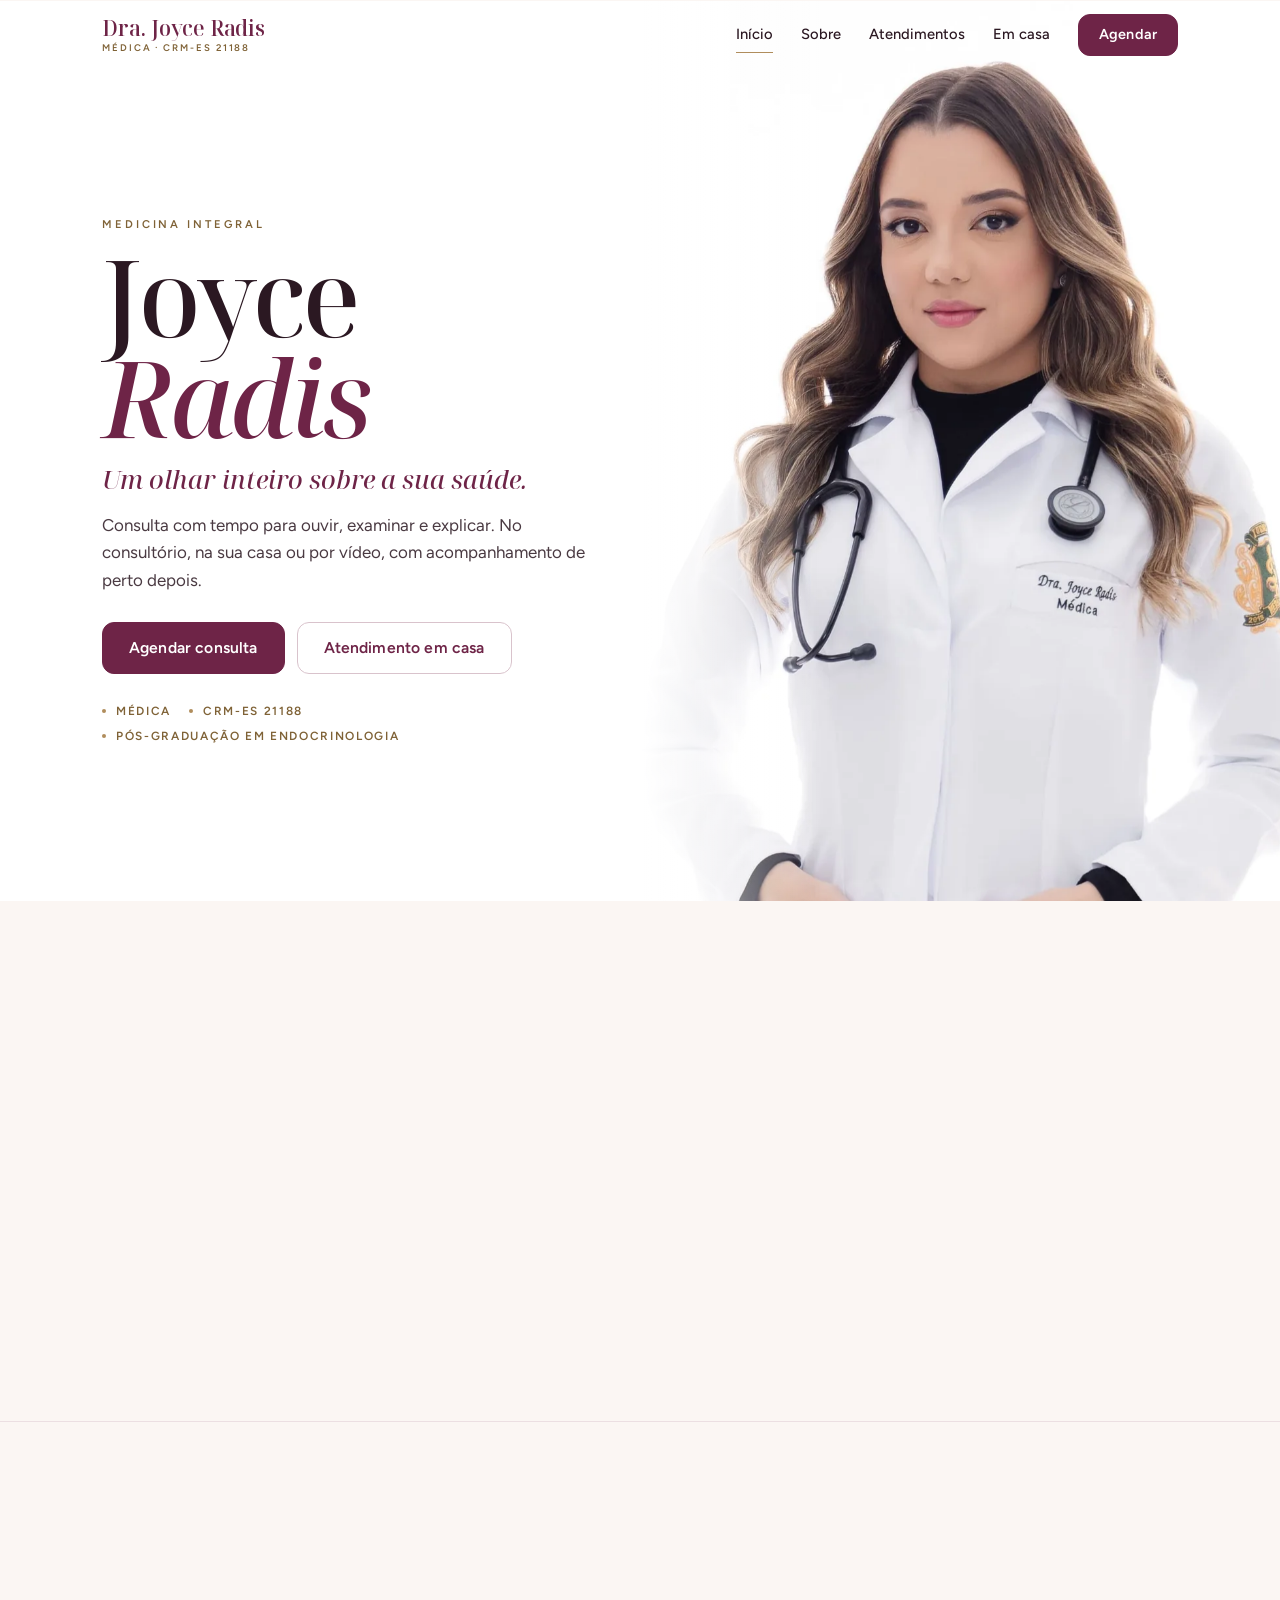
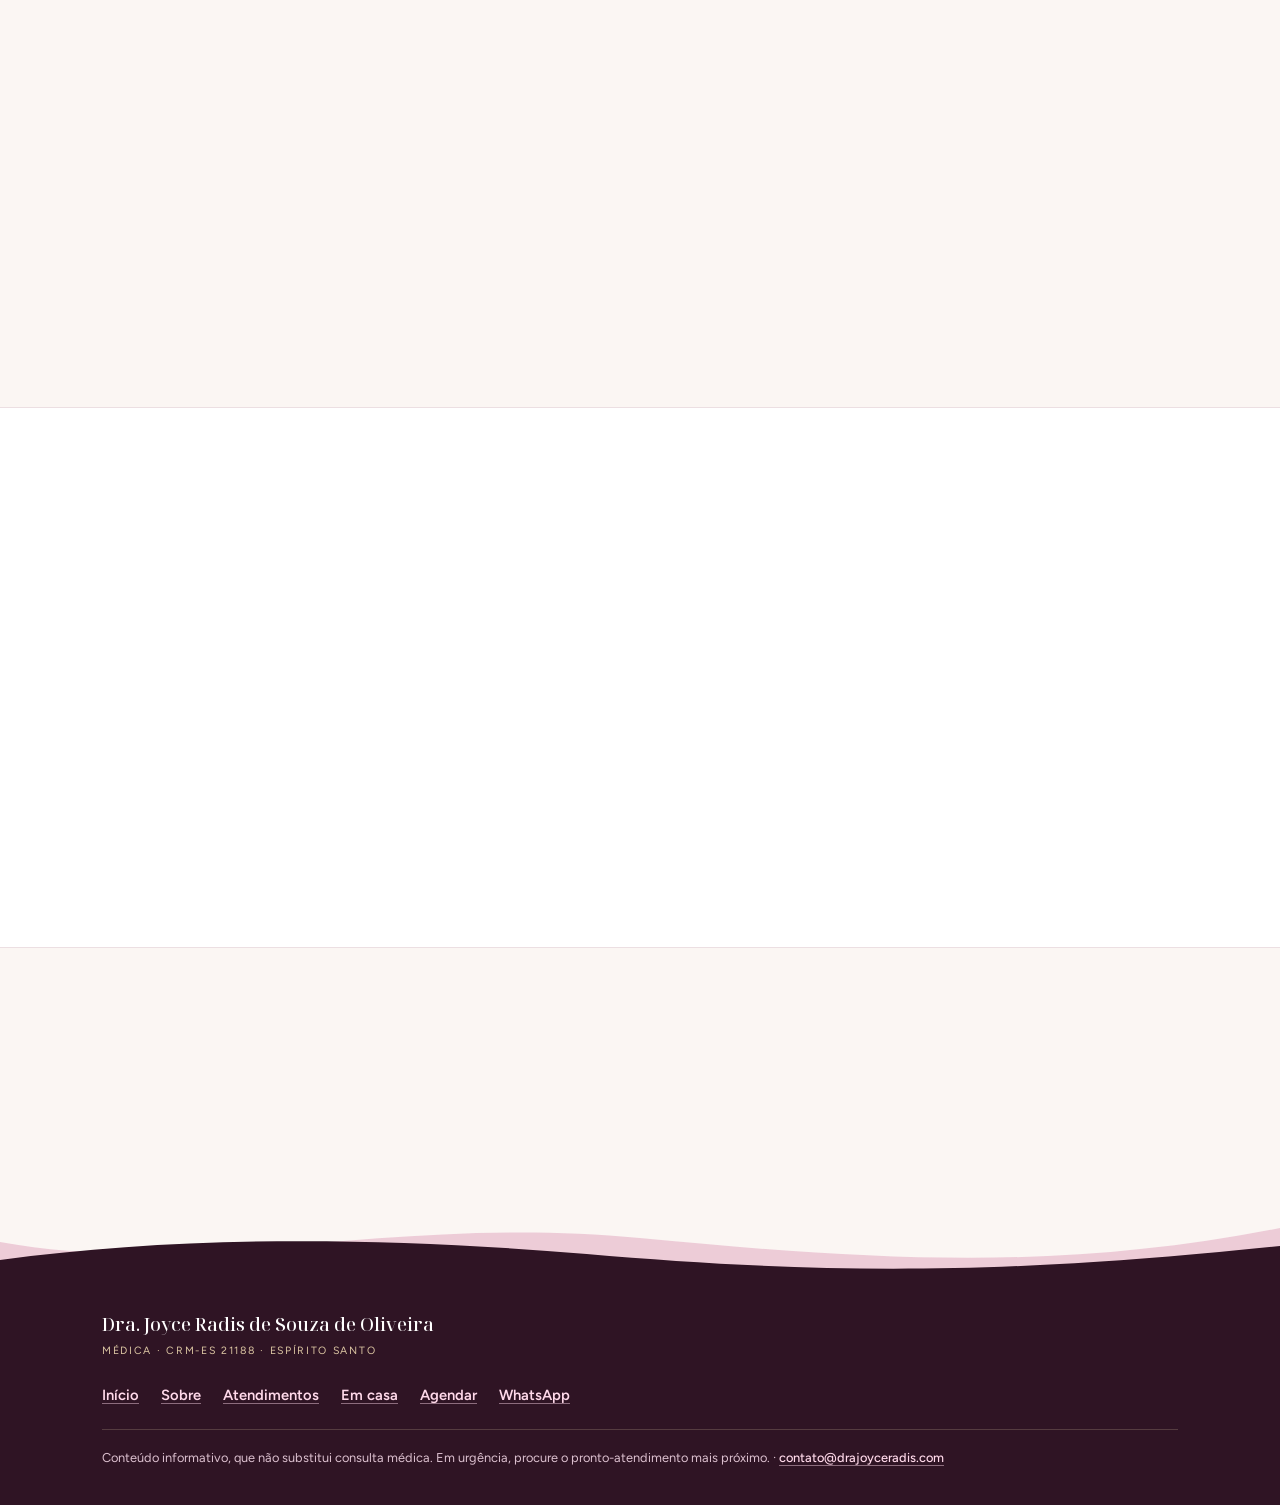
==== commit bd6f57b0: "Site: teleconsulta em Atendimentos, Agendar e Início Co-Authored-By: Claude Opus 5.5 <noreply@anthro" ====
--- a/index.html
+++ b/index.html
@@ -15,17 +15,17 @@
 <meta property="og:image" content="https://drajoyceradis.com/site/img/og-site.jpg">
 <link rel="icon" href="/site/favicon.svg" type="image/svg+xml">
 <link rel="preload" href="/outubro-rosa/fonts/noto-serif-display-normal.woff2" as="font" type="font/woff2" crossorigin>
-<link rel="stylesheet" href="/site/site.css?v=6">
-<script src="/site/legado.js?v=6"></script>
-<script defer src="/site/site.js?v=6"></script>
+<link rel="stylesheet" href="/site/site.css?v=8">
+<script src="/site/legado.js?v=8"></script>
+<script defer src="/site/site.js?v=8"></script>
 <script defer src="/_vercel/insights/script.js"></script>
 </head>
 <body>
 <a class="campanha" id="campanha" href="/outubro-rosa/" hidden><span class="lacinho" aria-hidden="true"></span><span><b>Outubro Rosa</b> · Peça seus exames de mama e ginecológicos</span><span class="seta" aria-hidden="true">→</span></a>
 <header class="top" id="top">
  <div class="wrap top-in">
-  <a class="marca" href="/" aria-label="Dra. Joyce Radis, início"><strong>Dra. Joyce Radis</strong><small>Médica · CRM-ES 21188</small></a>
-  <nav class="menu" id="menu" aria-label="Principal"><a href="/" aria-current="page">Início</a><a href="/sobre/">Sobre</a><a href="/atendimentos/">Atendimentos</a><a href="/domiciliar/">Em casa</a><a class="btn btn-sm" href="/agendar/">Agendar</a></nav>
+  <a class="marca" href="/inicio/" aria-label="Dra. Joyce Radis, início"><strong>Dra. Joyce Radis</strong><small>Médica · CRM-ES 21188</small></a>
+  <nav class="menu" id="menu" aria-label="Principal"><a href="/inicio/" aria-current="page">Início</a><a href="/sobre/">Sobre</a><a href="/atendimentos/">Atendimentos</a><a href="/domiciliar/">Em casa</a><a class="btn btn-sm" href="/agendar/">Agendar</a></nav>
   <button class="burger" id="burger" type="button" aria-label="Abrir menu" aria-expanded="false" aria-controls="menu"><span></span><span></span></button>
  </div>
 </header>
@@ -36,7 +36,7 @@
   <p class="kicker anim" data-d="1">Medicina integral</p>
   <h1 class="anim" data-d="2">Joyce <em>Radis</em></h1>
   <p class="hero-frase anim" data-d="3">Um olhar inteiro sobre a sua saúde.</p>
-  <p class="lead anim" data-d="4">Consulta com tempo para ouvir, examinar e explicar. No consultório ou na sua casa, com acompanhamento de perto depois.</p>
+  <p class="lead anim" data-d="4">Consulta com tempo para ouvir, examinar e explicar. No consultório, na sua casa ou por vídeo, com acompanhamento de perto depois.</p>
   <div class="ctas anim" data-d="5"><a class="btn" href="/agendar/">Agendar consulta</a><a class="btn btn-ghost" href="/domiciliar/">Atendimento em casa</a></div>
   <p class="cred anim" data-d="6"><span>Médica</span><span>CRM-ES 21188</span><span>Pós-graduação em Endocrinologia</span></p>
  </div>
@@ -60,8 +60,8 @@
  <p class="kicker reveal">Como funciona</p>
  <h2 class="reveal">Do primeiro contato ao retorno</h2>
  <ol class="passos">
-  <li class="reveal"><b>01</b><h3>Agende</h3><p>Escolha o melhor dia e horário pelo WhatsApp.</p></li>
-  <li class="reveal"><b>02</b><h3>Consulta</h3><p>No consultório ou em casa, com tempo para tudo.</p></li>
+  <li class="reveal"><b>01</b><h3>Agende</h3><p>Consultório e teleconsulta pela agenda online; em casa, pelo WhatsApp.</p></li>
+  <li class="reveal"><b>02</b><h3>Consulta</h3><p>No consultório, em casa ou por vídeo, com tempo para tudo.</p></li>
   <li class="reveal"><b>03</b><h3>Plano claro</h3><p>Você sai sabendo o que fazer, quais exames e quando voltar.</p></li>
   <li class="reveal"><b>04</b><h3>Acompanhamento</h3><p>Retorno e contato próximo para ajustar o cuidado.</p></li>
  </ol>
@@ -71,7 +71,7 @@
 <footer class="rodape">
  <div class="rodape-in">
   <div class="rodape-marca"><strong>Dra. Joyce Radis de Souza de Oliveira</strong><small>Médica · CRM-ES 21188 · Espírito Santo</small></div>
-  <nav class="rodape-links" aria-label="Rodapé"><a href="/" aria-current="page">Início</a><a href="/sobre/">Sobre</a><a href="/atendimentos/">Atendimentos</a><a href="/domiciliar/">Em casa</a><a href="/agendar/">Agendar</a><a href="https://wa.me/5527998134032?text=Ol%C3%A1%2C%20Dra.%20Joyce!%20Gostaria%20de%20agendar%20uma%20consulta.">WhatsApp</a></nav>
+  <nav class="rodape-links" aria-label="Rodapé"><a href="/inicio/" aria-current="page">Início</a><a href="/sobre/">Sobre</a><a href="/atendimentos/">Atendimentos</a><a href="/domiciliar/">Em casa</a><a href="/agendar/">Agendar</a><a href="https://wa.me/5527998134032?text=Ol%C3%A1%2C%20Dra.%20Joyce!%20Gostaria%20de%20agendar%20uma%20consulta.">WhatsApp</a></nav>
   <p class="nota">Conteúdo informativo, que não substitui consulta médica. Em urgência, procure o pronto-atendimento mais próximo. · <a href="mailto:contato@drajoyceradis.com">contato@drajoyceradis.com</a></p>
  </div>
 </footer>
--- a/site/site.css
+++ b/site/site.css
@@ -140,6 +140,17 @@
 .faq details[open] summary::after{transform:rotate(45deg)}
 .faq details p{padding:0 0 20px;color:var(--muted);animation:sobe .45s var(--ease) both}
 
+.destaques{display:grid;gap:16px;margin-top:40px}
+.destaques>div{padding:30px 26px;border:1px solid var(--line);border-radius:20px;background:#fff;transition:transform .45s var(--ease),box-shadow .45s var(--ease)}
+.destaques>div:hover{transform:translateY(-4px);box-shadow:0 30px 60px -40px rgba(74,32,55,.45)}
+.destaques h3{margin-top:12px;font:560 1.35rem/1.2 var(--serif);color:var(--ink)}
+.destaques p{margin-top:8px;color:var(--muted)}
+.formacao{display:grid;border-top:1px solid var(--line)}
+.formacao li{display:grid;gap:2px;padding:18px 0;border-bottom:1px solid var(--line)}
+.formacao b{font:560 1.15rem/1.3 var(--serif);color:var(--ink)}
+.formacao span{color:var(--muted)}
+@media (min-width:900px){.destaques{grid-template-columns:repeat(2,1fr)}}
+
 /* Fechamento e rodapé */
 .fecho{background:var(--bg)}
 .fecho-in{display:grid;gap:24px;justify-items:start;padding-top:80px;padding-bottom:150px}
@@ -185,7 +196,6 @@
   .manifesto{padding:120px 0}
   .bloco{padding:110px 0}
   .portas,.opcoes{grid-template-columns:repeat(3,1fr)}
-  .opcoes{grid-template-columns:repeat(2,1fr)}
   .servs{grid-template-columns:repeat(2,1fr)}
   .passos{grid-template-columns:repeat(4,1fr)}
   .duas{grid-template-columns:1fr 1.4fr;gap:56px}
